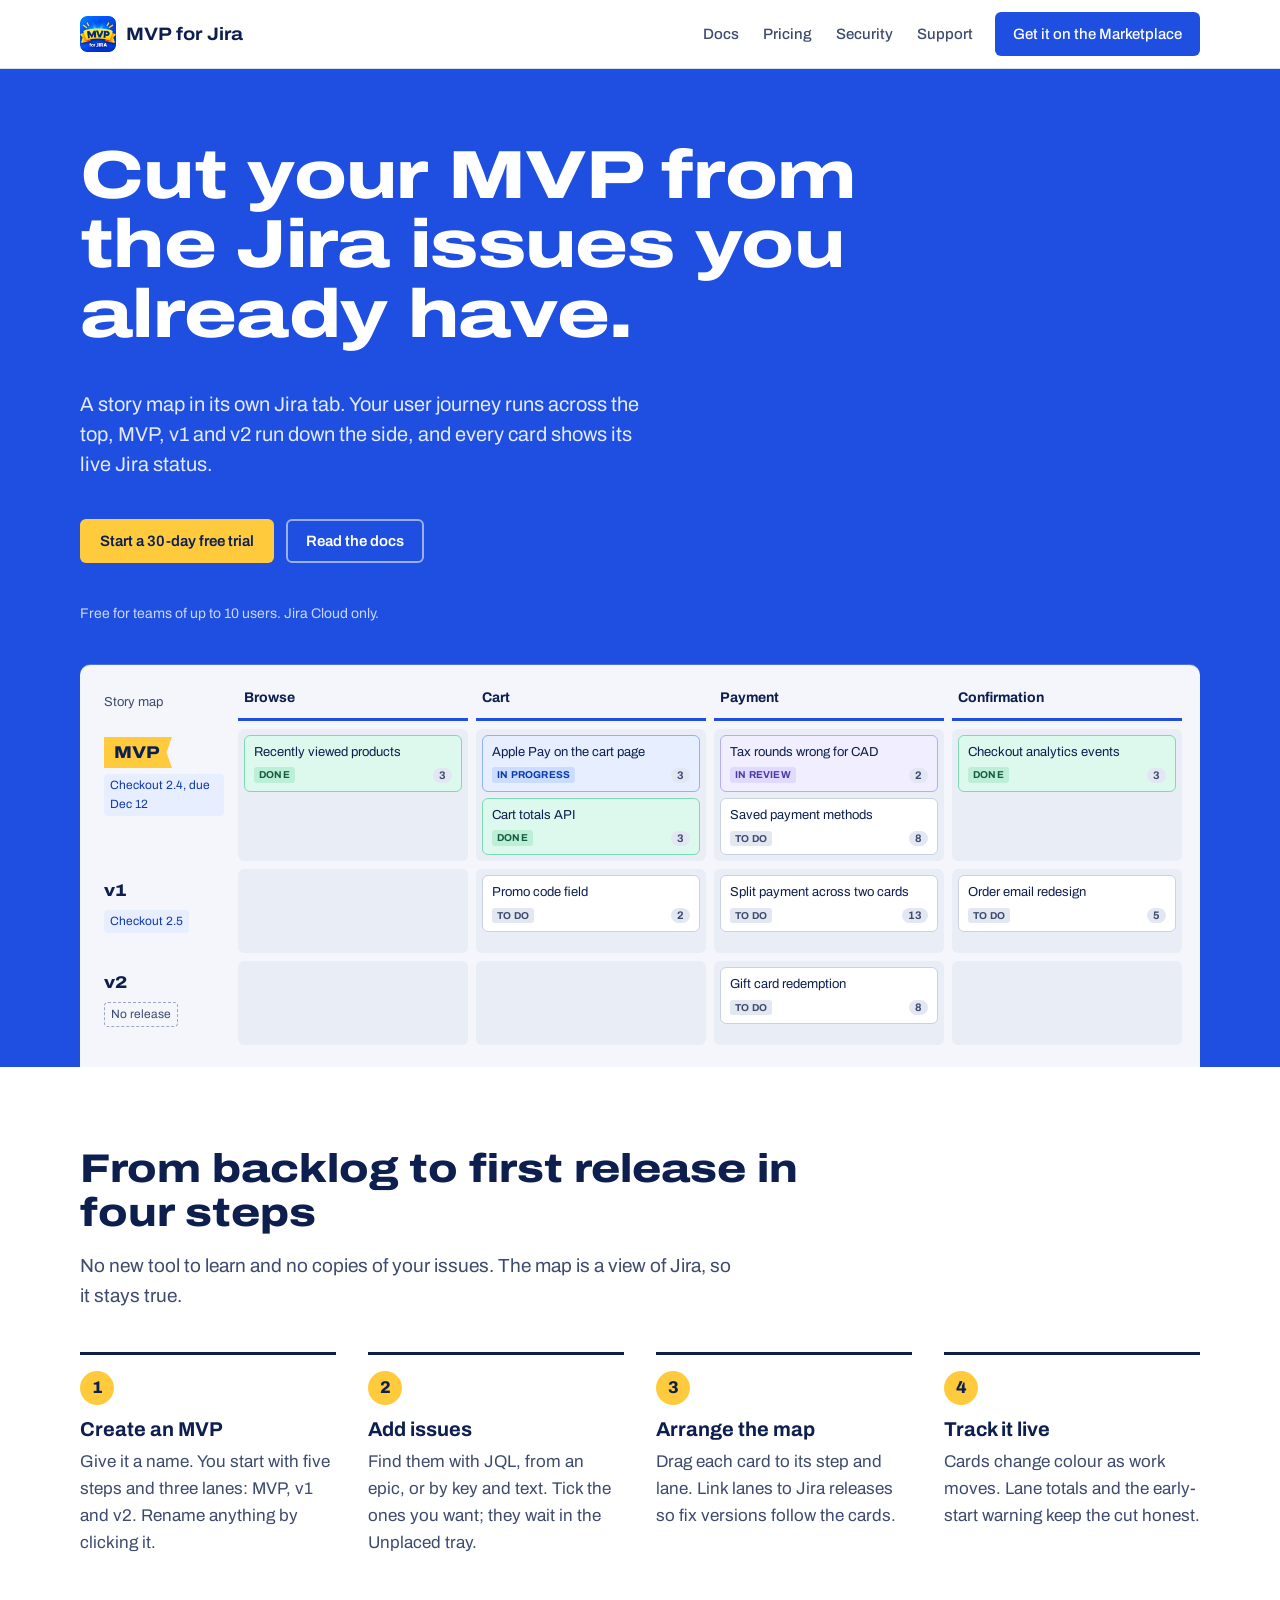
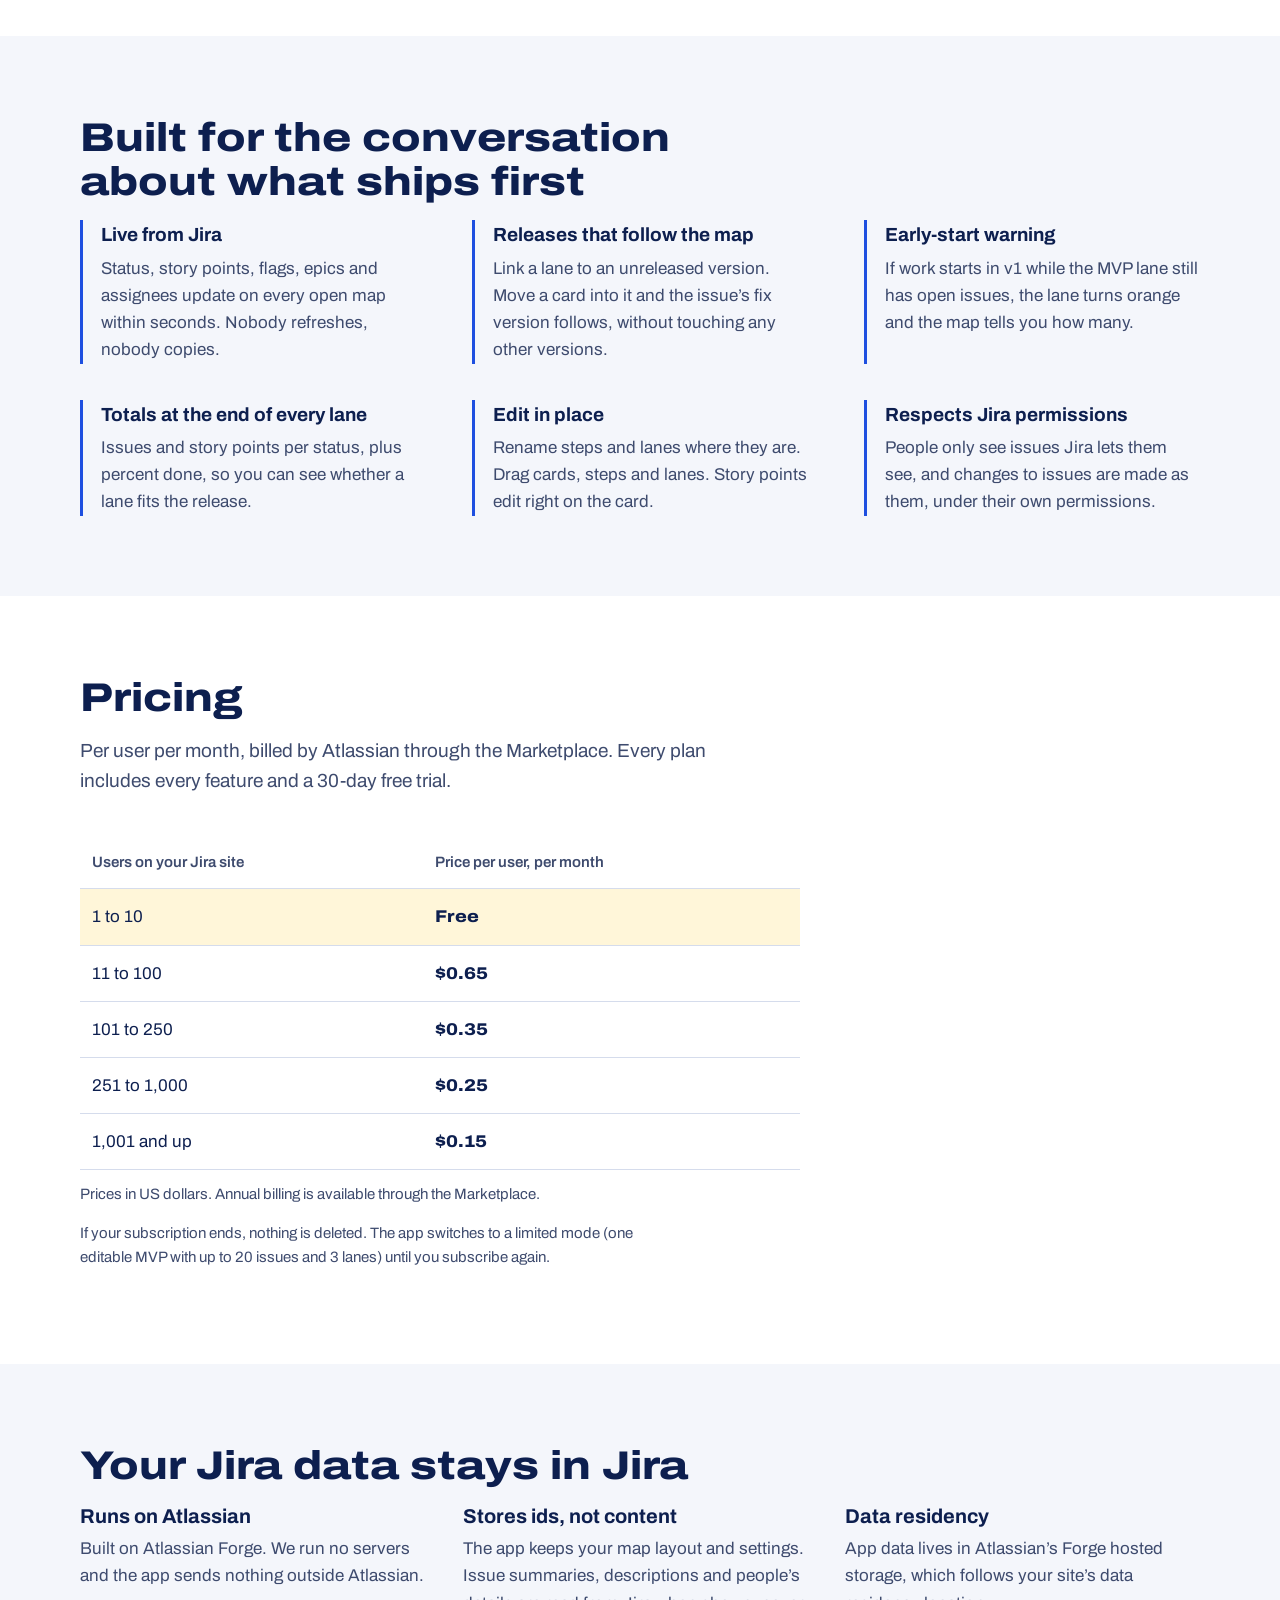
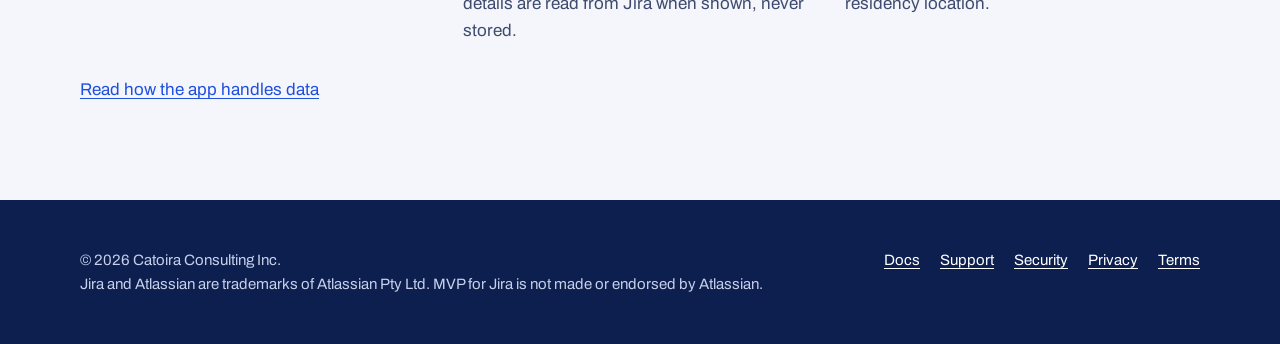
==== index.html @ fd80c1a4 "Add MVP for Jira website Landing page, docs, privacy policy, end user terms, security and support pa" ====
<!doctype html>
<html lang="en">
<head>
<meta charset="utf-8">
<meta name="viewport" content="width=device-width, initial-scale=1">
<title>MVP for Jira: story maps for your first release</title>
<meta name="description" content="A story map in its own Jira tab. Lay out your user journey, cut MVP, v1 and v2 from the issues you already have, and watch every card follow its live Jira status.">
<link rel="icon" href="assets/favicon.png">
<link rel="apple-touch-icon" href="assets/apple-touch-icon.png">
<link rel="stylesheet" href="assets/site.css">
</head>
<body>
<a class="skip" href="#main">Skip to content</a>
<header class="site-head">
  <div class="wrap">
    <a class="brand" href="./"><img src="assets/icon.png" alt="" width="36" height="36">MVP for Jira</a>
    <nav class="site-nav" aria-label="Main">
      <a href="docs.html">Docs</a>
      <a href="#pricing">Pricing</a>
      <a href="security.html">Security</a>
      <a href="support.html">Support</a>
      <!-- MARKETPLACE_URL: replace with the listing URL once it exists -->
      <a class="btn btn-blue" href="https://marketplace.atlassian.com/search?query=MVP%20for%20Jira">Get it on the Marketplace</a>
    </nav>
  </div>
</header>

<main id="main">
  <section class="hero" aria-labelledby="hero-title">
    <div class="wrap">
      <h1 id="hero-title">Cut your MVP from the Jira issues you already have.</h1>
      <p class="lede">A story map in its own Jira tab. Your user journey runs across the top, MVP, v1 and v2 run down the side, and every card shows its live Jira status.</p>
      <div class="actions">
        <a class="btn btn-primary" href="https://marketplace.atlassian.com/search?query=MVP%20for%20Jira">Start a 30-day free trial</a>
        <a class="btn btn-ghost" href="docs.html">Read the docs</a>
      </div>
      <p class="fine">Free for teams of up to 10 users. Jira Cloud only.</p>

      <div class="map" role="img" aria-label="Example story map: steps Browse, Cart, Payment and Confirmation across the top; lanes MVP, v1 and v2 down the side, with issue cards coloured by status.">
        <div class="map-scroll">
          <div class="map-grid" aria-hidden="true">
            <div class="map-corner">Story map</div>
            <div class="map-step">Browse</div>
            <div class="map-step">Cart</div>
            <div class="map-step">Payment</div>
            <div class="map-step">Confirmation</div>

            <div class="lane-head"><span class="lane-name ribbon">MVP</span><span class="release">Checkout 2.4, due Dec 12</span></div>
            <div class="cell"><div class="card done">Recently viewed products<div class="meta"><span class="st">DONE</span><span class="pts">3</span></div></div></div>
            <div class="cell"><div class="card prog">Apple Pay on the cart page<div class="meta"><span class="st">IN PROGRESS</span><span class="pts">3</span></div></div><div class="card done">Cart totals API<div class="meta"><span class="st">DONE</span><span class="pts">3</span></div></div></div>
            <div class="cell"><div class="card rev">Tax rounds wrong for CAD<div class="meta"><span class="st">IN REVIEW</span><span class="pts">2</span></div></div><div class="card landing">Saved payment methods<div class="meta"><span class="st">TO DO</span><span class="pts">8</span></div></div></div>
            <div class="cell"><div class="card done">Checkout analytics events<div class="meta"><span class="st">DONE</span><span class="pts">3</span></div></div></div>

            <div class="lane-head"><span class="lane-name">v1</span><span class="release">Checkout 2.5</span></div>
            <div class="cell"></div>
            <div class="cell"><div class="card">Promo code field<div class="meta"><span class="st">TO DO</span><span class="pts">2</span></div></div></div>
            <div class="cell"><div class="card">Split payment across two cards<div class="meta"><span class="st">TO DO</span><span class="pts">13</span></div></div></div>
            <div class="cell"><div class="card">Order email redesign<div class="meta"><span class="st">TO DO</span><span class="pts">5</span></div></div></div>

            <div class="lane-head"><span class="lane-name">v2</span><span class="release none">No release</span></div>
            <div class="cell"></div>
            <div class="cell"></div>
            <div class="cell"><div class="card">Gift card redemption<div class="meta"><span class="st">TO DO</span><span class="pts">8</span></div></div></div>
            <div class="cell"></div>
          </div>
        </div>
      </div>
    </div>
  </section>

  <section class="band" aria-labelledby="how-title">
    <div class="wrap">
      <h2 id="how-title">From backlog to first release in four steps</h2>
      <p class="intro">No new tool to learn and no copies of your issues. The map is a view of Jira, so it stays true.</p>
      <ol class="steps">
        <li><h3>Create an MVP</h3><p>Give it a name. You start with five steps and three lanes: MVP, v1 and v2. Rename anything by clicking it.</p></li>
        <li><h3>Add issues</h3><p>Find them with JQL, from an epic, or by key and text. Tick the ones you want; they wait in the Unplaced tray.</p></li>
        <li><h3>Arrange the map</h3><p>Drag each card to its step and lane. Link lanes to Jira releases so fix versions follow the cards.</p></li>
        <li><h3>Track it live</h3><p>Cards change colour as work moves. Lane totals and the early-start warning keep the cut honest.</p></li>
      </ol>
    </div>
  </section>

  <section class="band alt" aria-labelledby="features-title">
    <div class="wrap">
      <h2 id="features-title">Built for the conversation about what ships first</h2>
      <dl class="features">
        <div><dt>Live from Jira</dt><dd>Status, story points, flags, epics and assignees update on every open map within seconds. Nobody refreshes, nobody copies.</dd></div>
        <div><dt>Releases that follow the map</dt><dd>Link a lane to an unreleased version. Move a card into it and the issue’s fix version follows, without touching any other versions.</dd></div>
        <div><dt>Early-start warning</dt><dd>If work starts in v1 while the MVP lane still has open issues, the lane turns orange and the map tells you how many.</dd></div>
        <div><dt>Totals at the end of every lane</dt><dd>Issues and story points per status, plus percent done, so you can see whether a lane fits the release.</dd></div>
        <div><dt>Edit in place</dt><dd>Rename steps and lanes where they are. Drag cards, steps and lanes. Story points edit right on the card.</dd></div>
        <div><dt>Respects Jira permissions</dt><dd>People only see issues Jira lets them see, and changes to issues are made as them, under their own permissions.</dd></div>
      </dl>
    </div>
  </section>

  <section class="band" id="pricing" aria-labelledby="pricing-title">
    <div class="wrap">
      <h2 id="pricing-title">Pricing</h2>
      <p class="intro">Per user per month, billed by Atlassian through the Marketplace. Every plan includes every feature and a 30-day free trial.</p>
      <table class="price-table">
        <caption class="note" style="caption-side: bottom; text-align: left; padding-top: 12px">Prices in US dollars. Annual billing is available through the Marketplace.</caption>
        <thead><tr><th scope="col">Users on your Jira site</th><th scope="col">Price per user, per month</th></tr></thead>
        <tbody>
          <tr class="free"><td>1 to 10</td><td class="price">Free</td></tr>
          <tr><td>11 to 100</td><td class="price">$0.65</td></tr>
          <tr><td>101 to 250</td><td class="price">$0.35</td></tr>
          <tr><td>251 to 1,000</td><td class="price">$0.25</td></tr>
          <tr><td>1,001 and up</td><td class="price">$0.15</td></tr>
        </tbody>
      </table>
      <p class="note">If your subscription ends, nothing is deleted. The app switches to a limited mode (one editable MVP with up to 20 issues and 3 lanes) until you subscribe again.</p>
    </div>
  </section>

  <section class="band alt" aria-labelledby="trust-title">
    <div class="wrap">
      <h2 id="trust-title">Your Jira data stays in Jira</h2>
      <div class="trust">
        <div><h3>Runs on Atlassian</h3><p>Built on Atlassian Forge. We run no servers and the app sends nothing outside Atlassian.</p></div>
        <div><h3>Stores ids, not content</h3><p>The app keeps your map layout and settings. Issue summaries, descriptions and people’s details are read from Jira when shown, never stored.</p></div>
        <div><h3>Data residency</h3><p>App data lives in Atlassian’s Forge hosted storage, which follows your site’s data residency location.</p></div>
      </div>
      <p style="margin-top: 32px"><a href="security.html">Read how the app handles data</a></p>
    </div>
  </section>
</main>

<footer class="site-foot">
  <div class="wrap">
    <div>
      <p>© 2026 Catoira Consulting Inc.</p>
      <p>Jira and Atlassian are trademarks of Atlassian Pty Ltd. MVP for Jira is not made or endorsed by Atlassian.</p>
    </div>
    <nav aria-label="Footer">
      <a href="docs.html">Docs</a>
      <a href="support.html">Support</a>
      <a href="security.html">Security</a>
      <a href="privacy.html">Privacy</a>
      <a href="terms.html">Terms</a>
    </nav>
  </div>
</footer>
</body>
</html>
---- assets/site.css ----
/* MVP for Jira — site styles. Catoira Consulting Inc. */
@font-face {
  font-family: "Archivo";
  font-style: normal;
  font-display: swap;
  font-weight: 100 900;
  font-stretch: 62% 125%;
  src: url("fonts/archivo.woff2") format("woff2-variations"), url("fonts/archivo.woff2") format("woff2");
}
:root {
  --blue: #1E4FE0;
  --blue-deep: #1238B0;
  --yellow: #FFCB3D;
  --ink: #0D1F4F;
  --ink-2: #3E4B6E;
  --paper: #F4F6FB;
  --rule: #D5DCEC;
  --white: #FFFFFF;
  --todo-bg: #FFFFFF; --todo-bd: #C9D1E3;
  --prog-bg: #E6EEFF; --prog-bd: #8FB0FF;
  --rev-bg: #F1EEFF; --rev-bd: #B7ABF3;
  --done-bg: #DDF8EC; --done-bd: #7FD9B2;
  --measure: 66ch;
  --radius-s: 6px;
  --radius-m: 10px;
}

* { box-sizing: border-box; }
html { -webkit-text-size-adjust: 100%; }
body {
  margin: 0;
  font-family: "Archivo", system-ui, sans-serif;
  font-size: 17px;
  line-height: 1.6;
  color: var(--ink);
  background: var(--white);
}
img { max-width: 100%; display: block; }
a { color: var(--blue); text-underline-offset: 3px; }
a:hover { color: var(--blue-deep); }
:focus-visible { outline: 3px solid var(--yellow); outline-offset: 2px; border-radius: 3px; }

.wrap { width: min(1120px, 100% - 48px); margin-inline: auto; }
.skip { position: absolute; left: -999px; top: 8px; background: var(--yellow); color: var(--ink); padding: 8px 12px; z-index: 10; }
.skip:focus { left: 8px; }

/* Header */
.site-head { border-bottom: 1px solid var(--rule); background: var(--white); }
.site-head .wrap { display: flex; align-items: center; gap: 24px; min-height: 68px; flex-wrap: wrap; padding-block: 10px; }
.brand { display: flex; align-items: center; gap: 10px; color: var(--ink); text-decoration: none; font-weight: 700; font-stretch: 112%; font-size: 18px; }
.brand img { width: 36px; height: 36px; }
.site-nav { display: flex; gap: 4px 20px; flex-wrap: wrap; margin-left: auto; align-items: center; }
.site-nav a { color: var(--ink-2); text-decoration: none; font-size: 15px; font-weight: 500; padding: 6px 2px; }
.site-nav a.btn { color: var(--white); text-decoration: none; padding: 0 16px; }
.site-nav a.btn:hover { color: var(--white); text-decoration: none; }
.site-nav a:not(.btn):hover, .site-nav a[aria-current="page"] { color: var(--ink); text-decoration: underline; text-decoration-thickness: 2px; text-decoration-color: var(--yellow); }

.btn { display: inline-flex; align-items: center; gap: 8px; min-height: 44px; padding: 0 18px; border-radius: var(--radius-s); font-weight: 600; font-size: 15px; text-decoration: none; border: 2px solid transparent; }
.btn-primary { background: var(--yellow); color: var(--ink); }
.btn-primary:hover { background: #FFD766; color: var(--ink); }
.btn-ghost { border-color: rgba(255,255,255,.55); color: var(--white); }
.btn-ghost:hover { border-color: var(--white); color: var(--white); }
.btn-blue { background: var(--blue); color: var(--white); }
.btn-blue:hover { background: var(--blue-deep); color: var(--white); }

/* Hero */
.hero { background: var(--blue); color: var(--white); padding: 72px 0 0; overflow: hidden; }
.hero .wrap { display: grid; grid-template-columns: minmax(0, 1fr); gap: 40px; }
.hero .wrap > * { min-width: 0; }
.hero h1 { margin: 0; font-size: clamp(38px, 6vw, 68px); line-height: 1.02; font-weight: 800; font-stretch: 125%; letter-spacing: -0.01em; max-width: 15ch; }
.hero p.lede { margin: 0; font-size: 20px; line-height: 1.5; max-width: 52ch; color: #E3EAFF; }
.hero .actions { display: flex; gap: 12px; flex-wrap: wrap; }
.hero .fine { font-size: 14px; color: #C9D6FF; margin: 0; }

/* Mini story map */
.map { background: var(--paper); color: var(--ink); border-radius: var(--radius-m) var(--radius-m) 0 0; padding: 18px 18px 22px; box-shadow: 0 -1px 0 rgba(255,255,255,.2); }
.map-scroll { overflow-x: auto; }
.map-grid { display: grid; grid-template-columns: 132px repeat(4, minmax(150px, 1fr)); gap: 8px; min-width: 760px; }
.map-step { font-weight: 700; font-size: 14px; padding: 4px 6px 8px; border-bottom: 3px solid var(--blue); }
.map-corner { font-size: 13px; color: var(--ink-2); align-self: end; padding: 0 6px 8px; }
.lane-head { display: flex; flex-direction: column; gap: 6px; padding: 8px 6px; }
.lane-name { font-weight: 800; font-stretch: 115%; font-size: 17px; }
.lane-name.ribbon { align-self: flex-start; background: var(--yellow); padding: 2px 12px 2px 10px; clip-path: polygon(0 0, 100% 0, 92% 50%, 100% 100%, 0 100%); }
.release { font-size: 12px; color: var(--blue-deep); background: #E6EEFF; border-radius: 4px; padding: 2px 6px; align-self: flex-start; }
.release.none { color: var(--ink-2); background: transparent; border: 1px dashed #9AA6C3; }
.cell { background: #E9EDF6; border-radius: var(--radius-s); padding: 6px; display: flex; flex-direction: column; gap: 6px; min-height: 84px; }
.card { border-radius: var(--radius-s); border: 1px solid var(--todo-bd); background: var(--todo-bg); padding: 8px 9px; font-size: 13px; line-height: 1.35; }
.card .meta { display: flex; justify-content: space-between; align-items: center; gap: 6px; margin-top: 6px; font-size: 11px; color: var(--ink-2); }
.card .st { font-weight: 700; font-size: 10px; letter-spacing: .02em; padding: 1px 5px; border-radius: 3px; background: #E2E7F2; }
.card.prog { background: var(--prog-bg); border-color: var(--prog-bd); } .card.prog .st { background: #CCDCFF; color: #0B3BB0; }
.card.rev { background: var(--rev-bg); border-color: var(--rev-bd); } .card.rev .st { background: #E1DAFF; color: #4A3BA6; }
.card.done { background: var(--done-bg); border-color: var(--done-bd); } .card.done .st { background: #BDEFD8; color: #145C3D; }
.card .pts { font-weight: 700; background: #E2E7F2; border-radius: 9px; padding: 0 6px; }
.card.landing { animation: land 900ms cubic-bezier(.2,.8,.2,1) 600ms both; }
@keyframes land { from { transform: translateY(-46px) rotate(-3deg); opacity: 0; box-shadow: 0 10px 24px rgba(13,31,79,.25); } to { transform: none; opacity: 1; box-shadow: none; } }
@media (prefers-reduced-motion: reduce) { .card.landing { animation: none; } }

/* Sections */
section.band { padding: 80px 0; }
section.band.alt { background: var(--paper); }
h2 { font-size: clamp(28px, 3.4vw, 40px); line-height: 1.1; font-weight: 800; font-stretch: 118%; margin: 0 0 16px; max-width: 24ch; }
h3 { font-size: 20px; line-height: 1.25; font-weight: 700; margin: 0 0 6px; }
.intro { font-size: 19px; color: var(--ink-2); max-width: 60ch; margin: 0 0 40px; }

.steps { list-style: none; margin: 0; padding: 0; display: grid; grid-template-columns: repeat(auto-fit, minmax(230px, 1fr)); gap: 32px; counter-reset: step; }
.steps li { counter-increment: step; border-top: 3px solid var(--ink); padding-top: 16px; }
.steps li::before { content: counter(step); display: inline-grid; place-items: center; width: 34px; height: 34px; border-radius: 50%; background: var(--yellow); font-weight: 800; margin-bottom: 12px; }
.steps p { margin: 0; color: var(--ink-2); }

.features { display: grid; grid-template-columns: repeat(auto-fit, minmax(300px, 1fr)); gap: 36px 56px; margin: 0; }
.features div { border-left: 3px solid var(--blue); padding-left: 18px; }
.features dt { font-weight: 700; font-size: 19px; margin-bottom: 4px; }
.features dd { margin: 0; color: var(--ink-2); }

.price-table { width: 100%; border-collapse: collapse; max-width: 720px; font-size: 17px; }
.price-table th, .price-table td { text-align: left; padding: 14px 12px; border-bottom: 1px solid var(--rule); }
.price-table th { font-size: 15px; color: var(--ink-2); font-weight: 600; }
.price-table td.price { font-weight: 800; font-stretch: 112%; }
.price-table tr.free td { background: #FFF6D9; }
.note { color: var(--ink-2); font-size: 15px; max-width: 64ch; }

.trust { display: grid; grid-template-columns: repeat(auto-fit, minmax(260px, 1fr)); gap: 28px; }
.trust p { margin: 0; color: var(--ink-2); }

/* Prose pages */
.page-head { background: var(--paper); border-bottom: 1px solid var(--rule); padding: 56px 0 40px; }
.page-head h1 { margin: 0 0 10px; font-size: clamp(32px, 4.6vw, 52px); line-height: 1.05; font-weight: 800; font-stretch: 122%; }
.page-head p { margin: 0; color: var(--ink-2); max-width: 62ch; font-size: 18px; }
.prose { padding: 48px 0 80px; }
.prose .wrap { display: grid; grid-template-columns: minmax(0, 1fr); }
.prose article { max-width: var(--measure); }
.prose h2 { font-size: 28px; margin: 48px 0 12px; max-width: none; }
.prose h3 { margin: 28px 0 8px; }
.prose p, .prose li { color: #1F2D55; }
.prose ul, .prose ol { padding-left: 1.3em; }
.prose li { margin: 6px 0; }
.prose table { border-collapse: collapse; width: 100%; font-size: 15px; margin: 16px 0; }
.prose th, .prose td { text-align: left; vertical-align: top; padding: 10px 10px; border-bottom: 1px solid var(--rule); }
.prose th { color: var(--ink-2); font-weight: 600; }
.prose code { font-size: 0.9em; background: var(--paper); padding: 1px 5px; border-radius: 4px; }
.callout { background: #FFF6D9; border-left: 4px solid var(--yellow); padding: 14px 18px; border-radius: 0 var(--radius-s) var(--radius-s) 0; margin: 20px 0; }
.toc { display: flex; flex-wrap: wrap; gap: 6px 18px; margin: 0 0 8px; padding: 0; list-style: none; font-size: 15px; }

/* Footer */
.site-foot { background: var(--ink); color: #C7D0EA; padding: 48px 0; font-size: 15px; }
.site-foot .wrap { display: flex; flex-wrap: wrap; gap: 24px 48px; justify-content: space-between; }
.site-foot a { color: var(--white); }
.site-foot nav { display: flex; flex-wrap: wrap; gap: 8px 20px; }
.site-foot p { margin: 0; }

@media (max-width: 600px) {
  body { font-size: 16px; }
  .hero { padding-top: 48px; }
  section.band { padding: 56px 0; }
  .site-nav { margin-left: 0; width: 100%; }
}
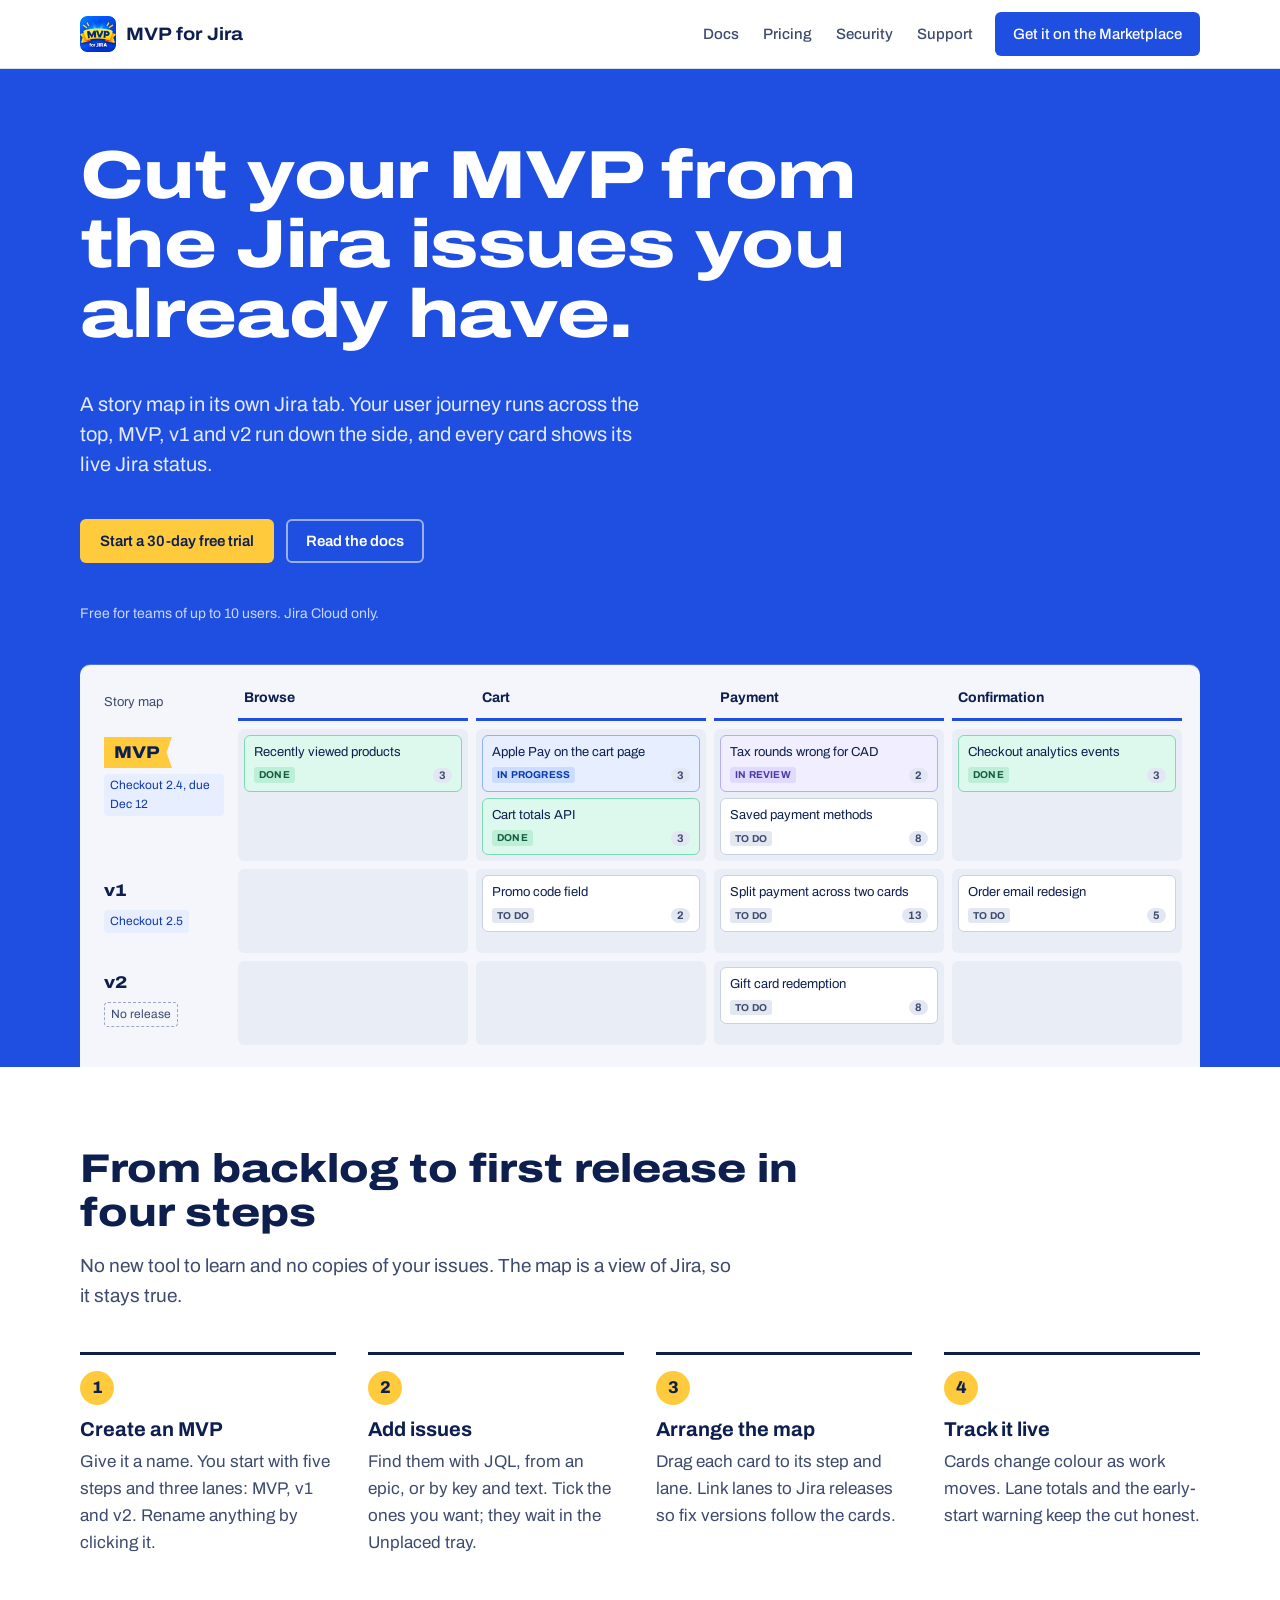
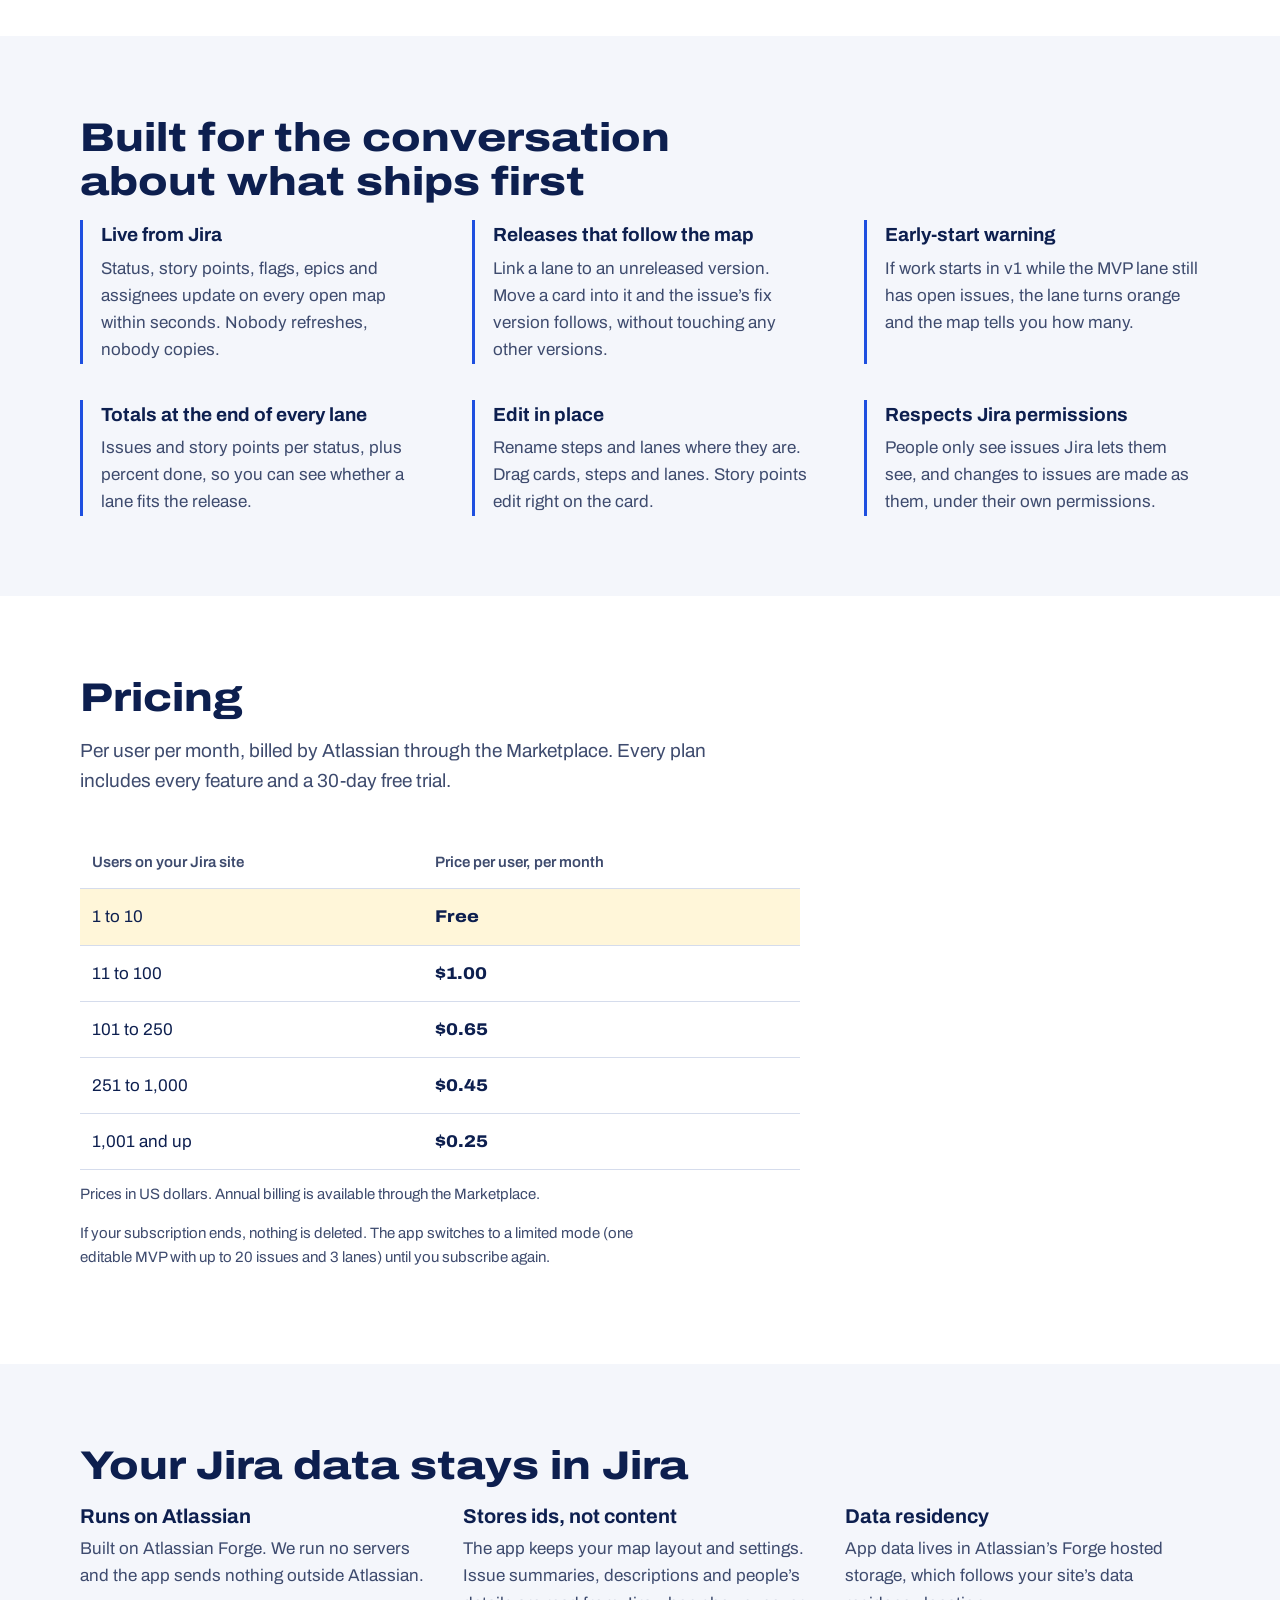
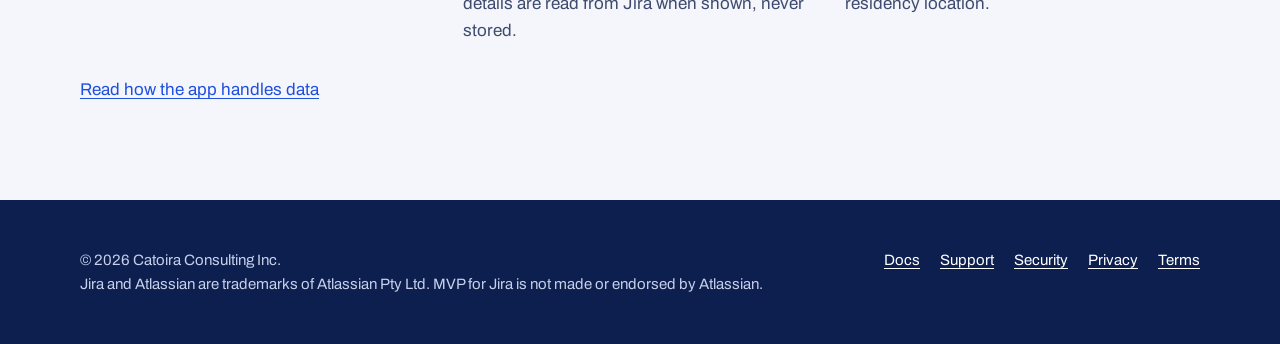
==== commit 71f417c4: "Update pricing 11–100 users $1.00, 101–250 $0.65, 251–1,000 $0.45, 1,001+ $0.25 per user per month; " ====
--- a/index.html
+++ b/index.html
@@ -104,10 +104,10 @@
         <thead><tr><th scope="col">Users on your Jira site</th><th scope="col">Price per user, per month</th></tr></thead>
         <tbody>
           <tr class="free"><td>1 to 10</td><td class="price">Free</td></tr>
-          <tr><td>11 to 100</td><td class="price">$0.65</td></tr>
-          <tr><td>101 to 250</td><td class="price">$0.35</td></tr>
-          <tr><td>251 to 1,000</td><td class="price">$0.25</td></tr>
-          <tr><td>1,001 and up</td><td class="price">$0.15</td></tr>
+          <tr><td>11 to 100</td><td class="price">$1.00</td></tr>
+          <tr><td>101 to 250</td><td class="price">$0.65</td></tr>
+          <tr><td>251 to 1,000</td><td class="price">$0.45</td></tr>
+          <tr><td>1,001 and up</td><td class="price">$0.25</td></tr>
         </tbody>
       </table>
       <p class="note">If your subscription ends, nothing is deleted. The app switches to a limited mode (one editable MVP with up to 20 issues and 3 lanes) until you subscribe again.</p>
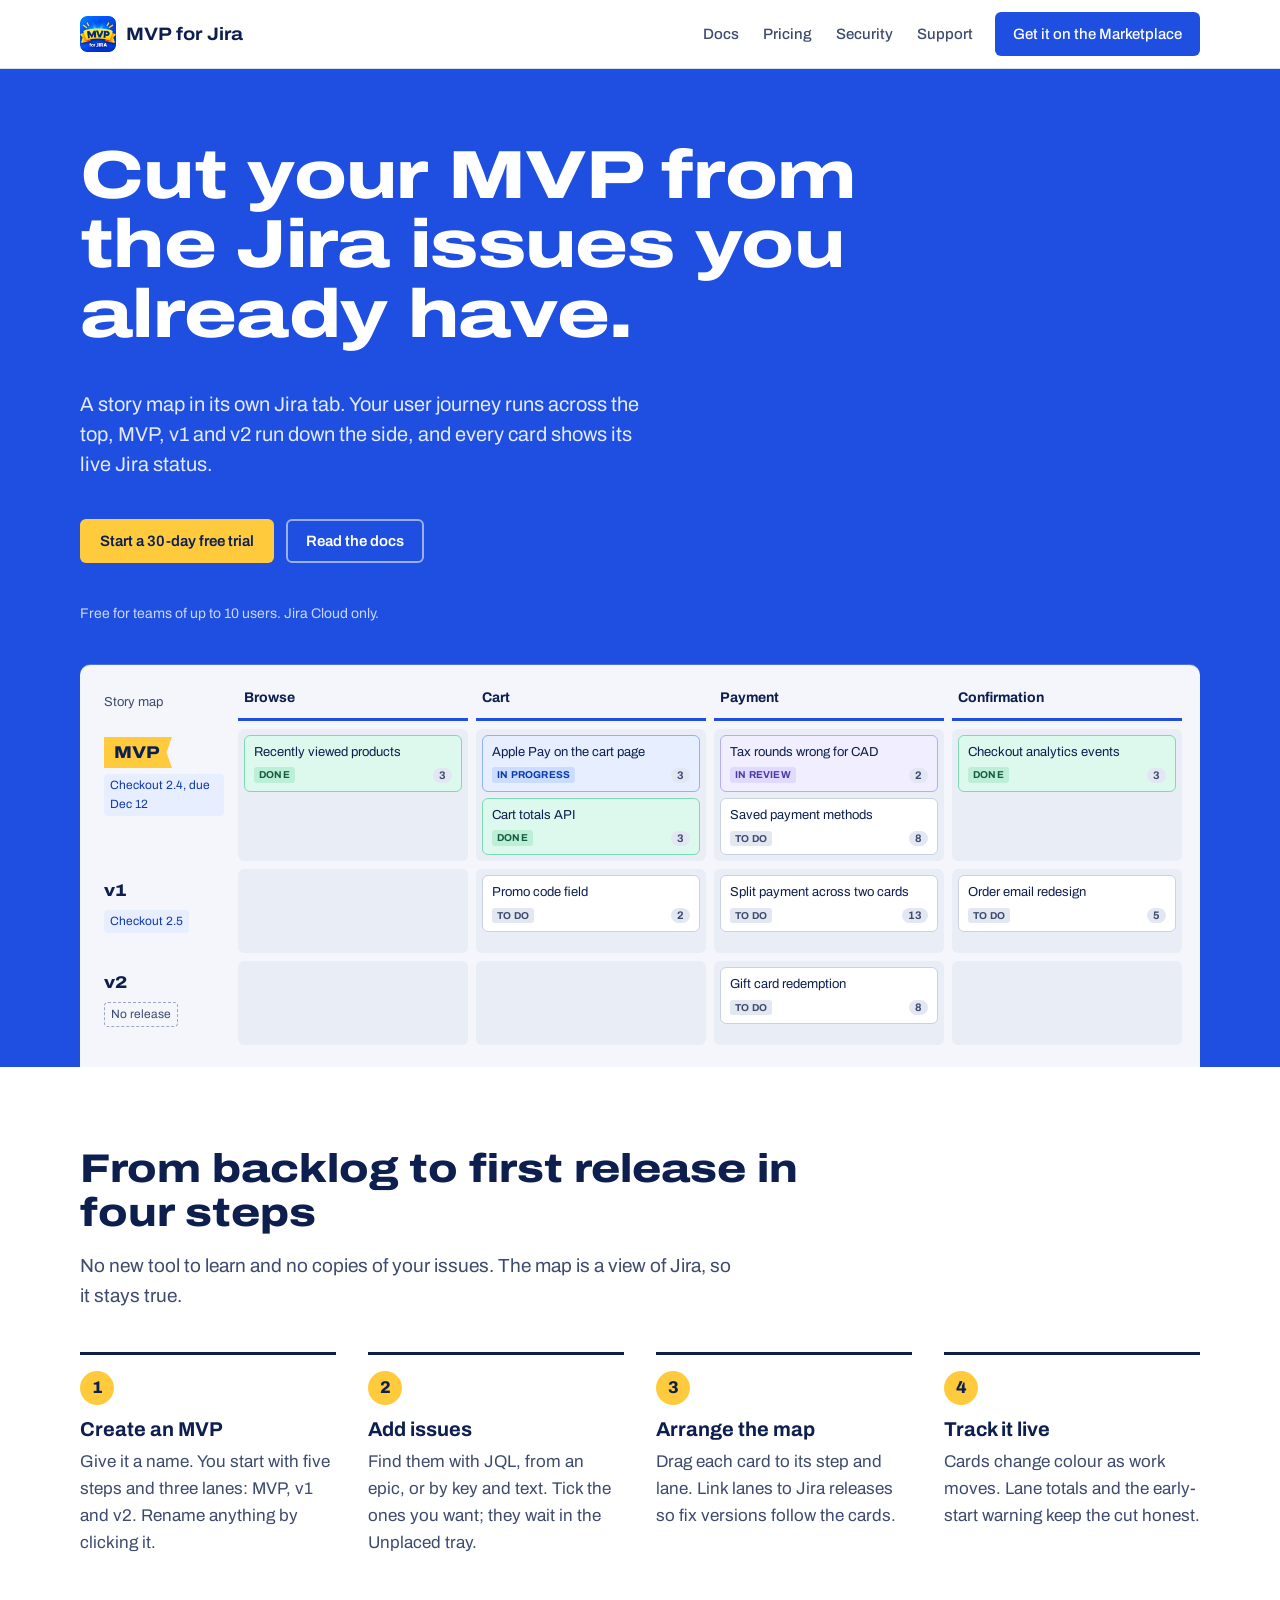
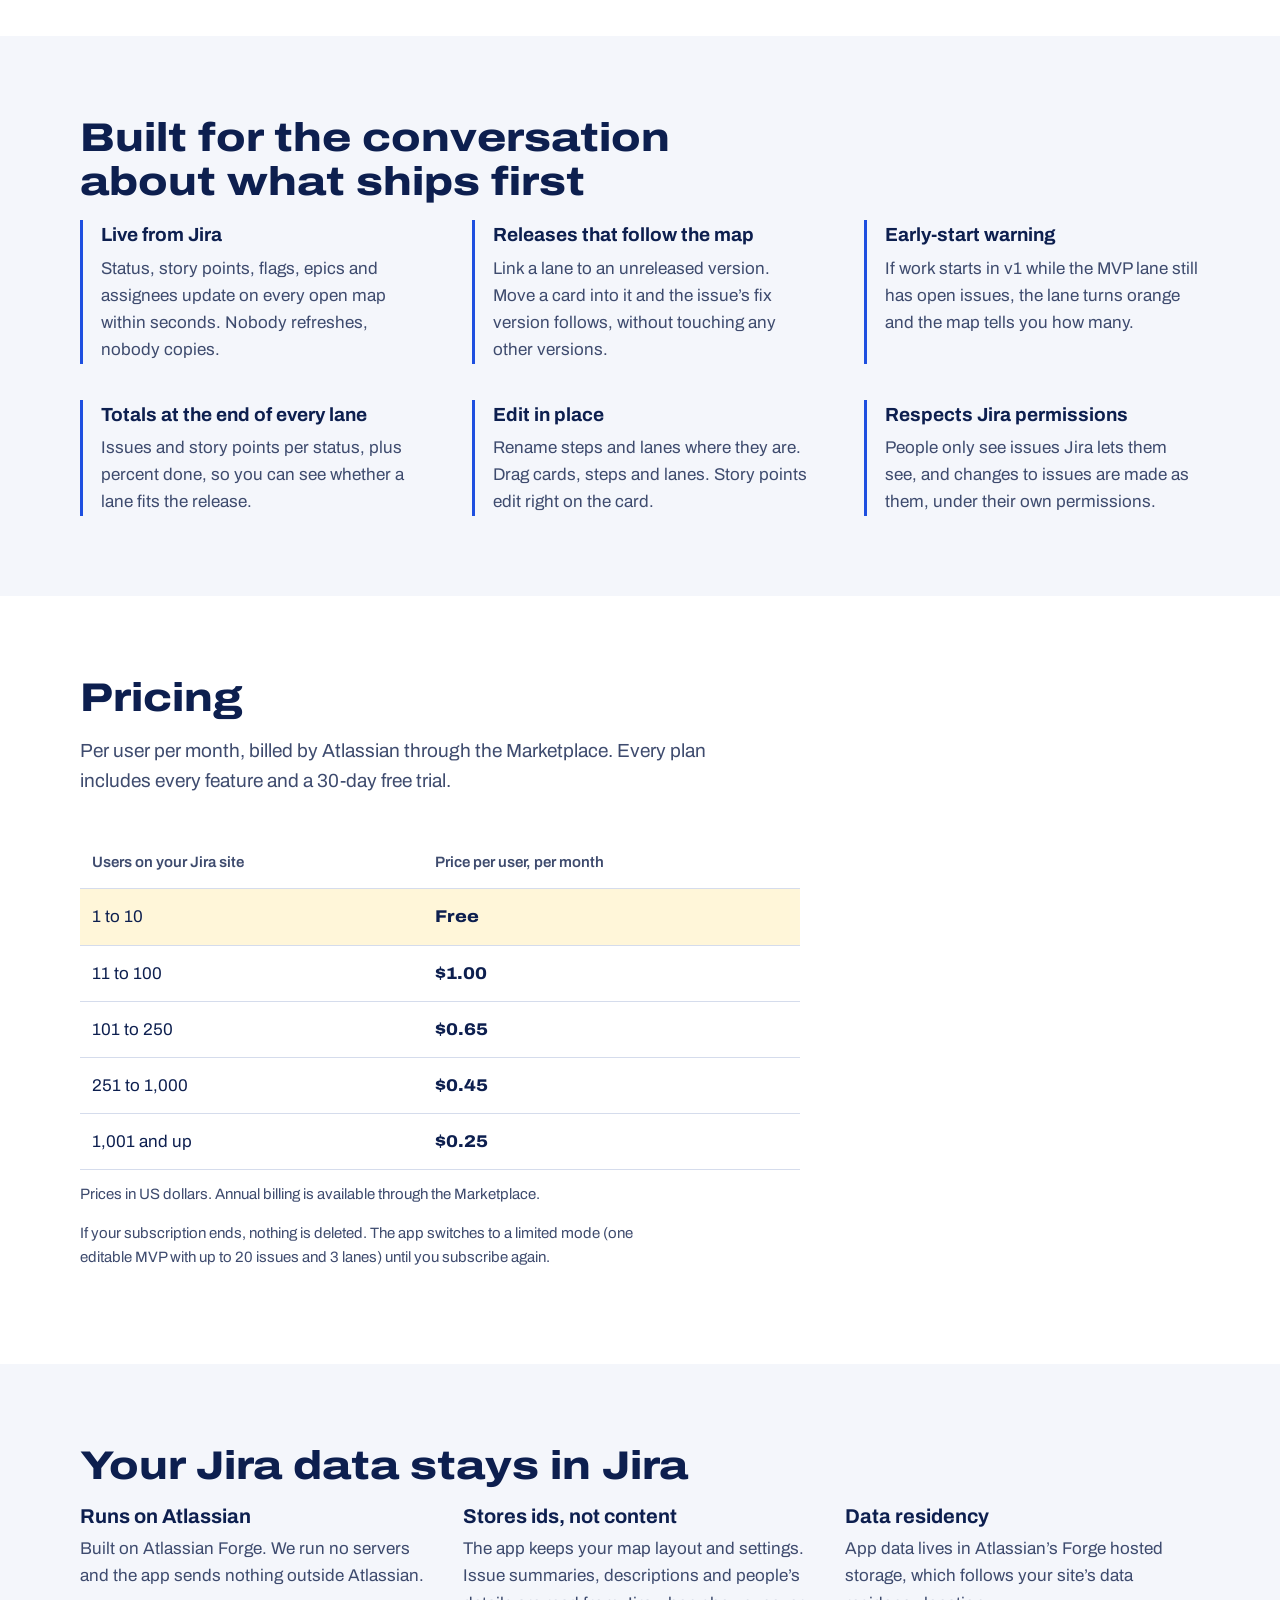
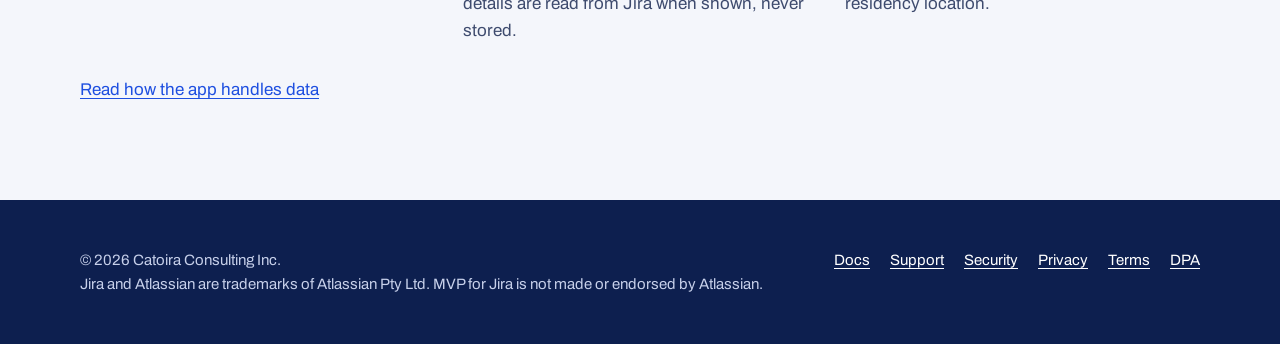
==== commit af88ed20: "Adopt Bonterms end user agreement and add a DPA The terms page now holds Provider-Specific Terms on " ====
--- a/index.html
+++ b/index.html
@@ -139,6 +139,7 @@
       <a href="security.html">Security</a>
       <a href="privacy.html">Privacy</a>
       <a href="terms.html">Terms</a>
+      <a href="dpa.html">DPA</a>
     </nav>
   </div>
 </footer>
